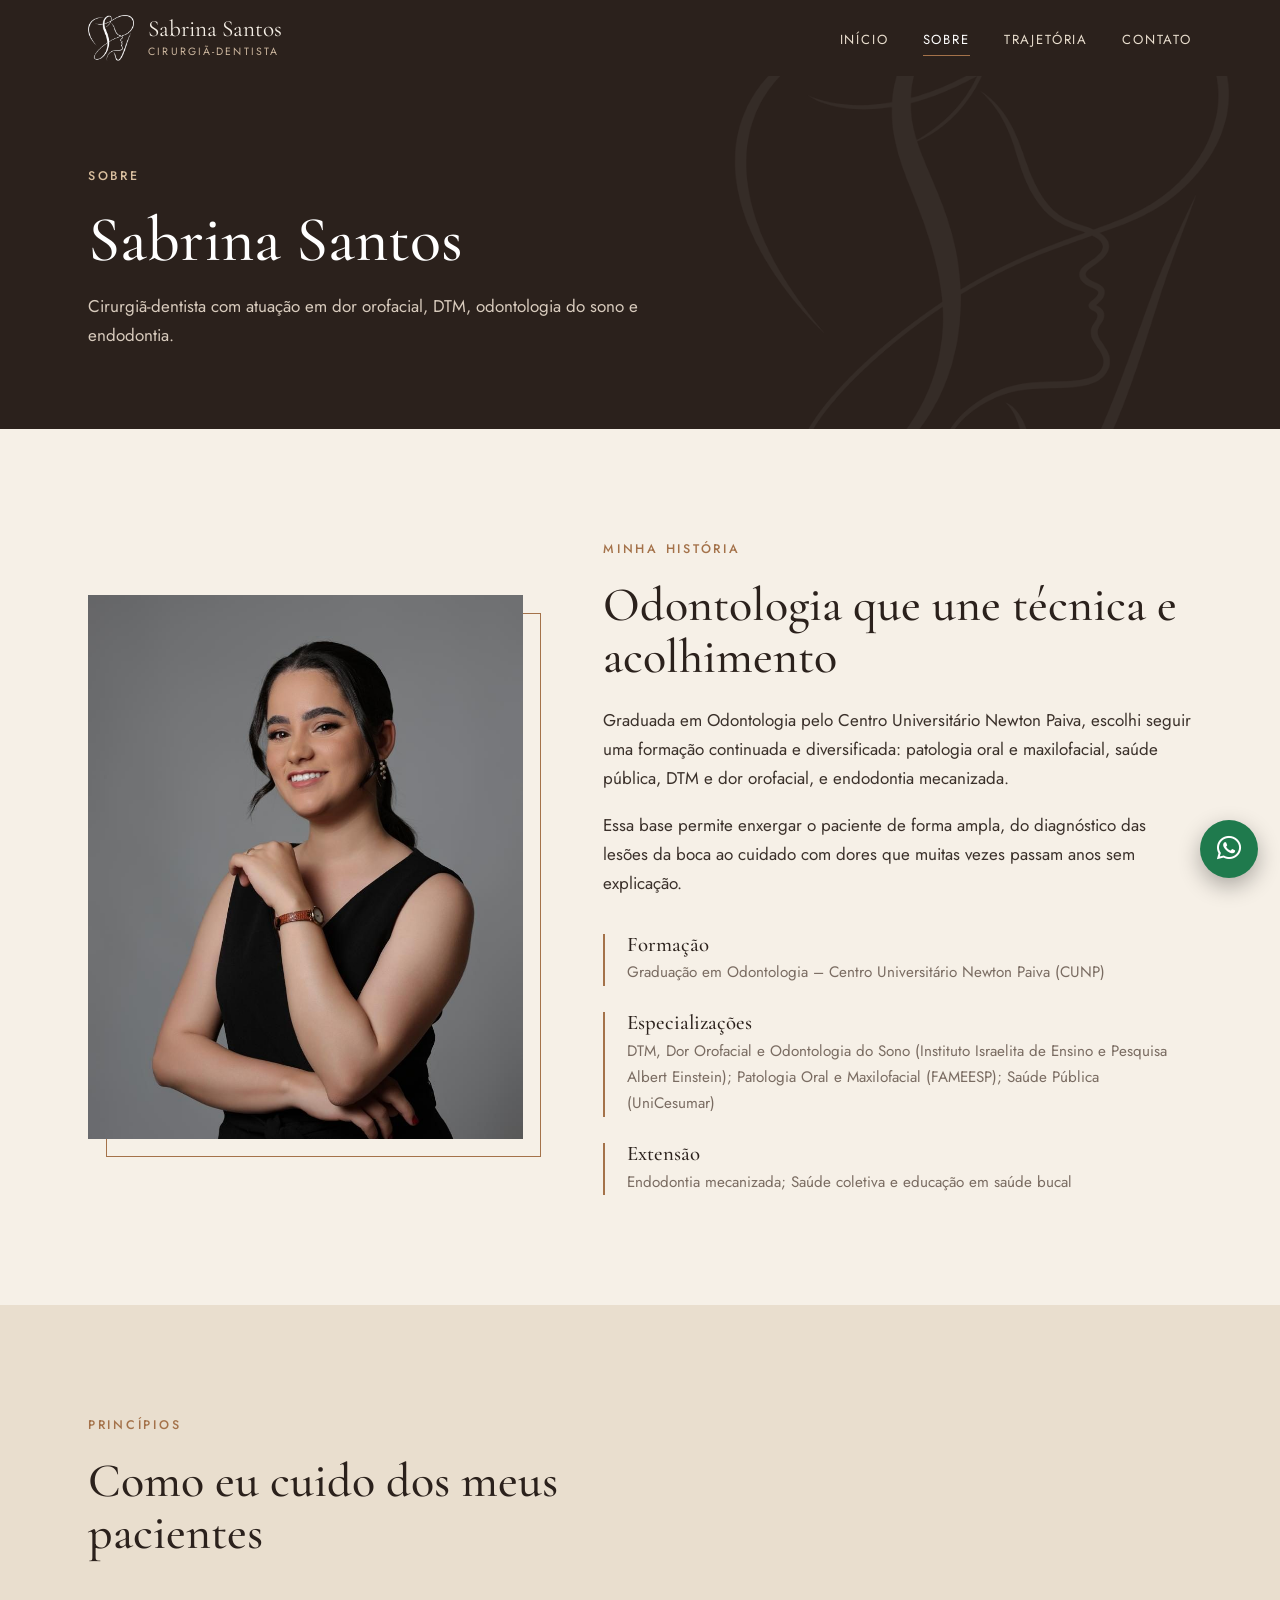
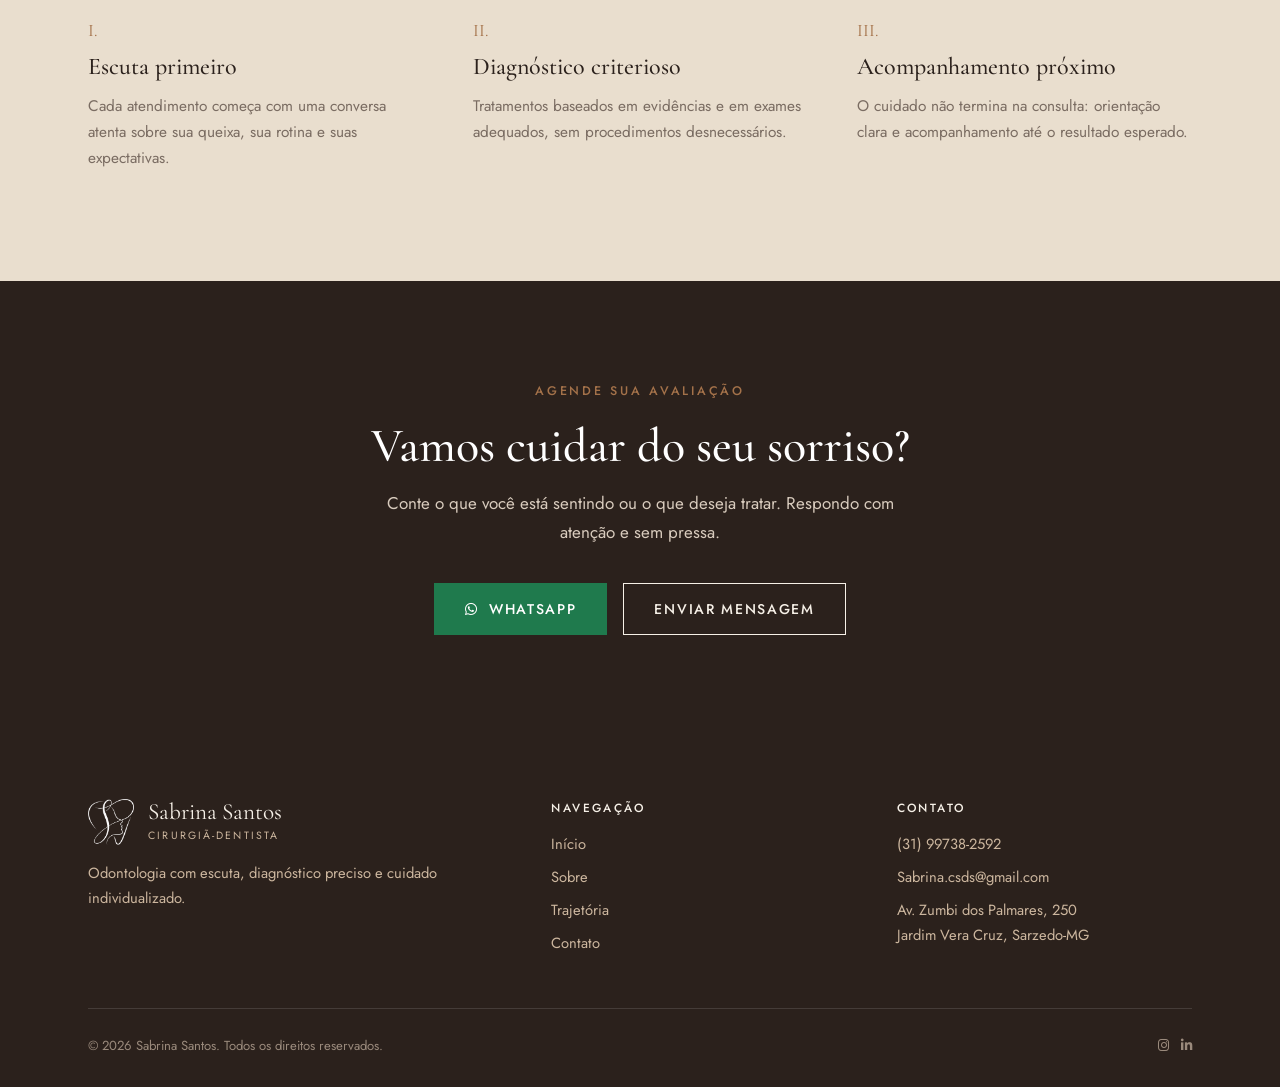
==== sobre.html @ 99e904c8 "feat: adiciona estrutura inicial do site" ====
<!DOCTYPE html>
<html lang="pt-BR">
<head>
<meta charset="UTF-8">
<meta name="viewport" content="width=device-width, initial-scale=1">
<title>Sobre | Sabrina Santos Cirurgiã-Dentista</title>
<meta name="description" content="Sabrina Santos, cirurgiã-dentista em Sarzedo-MG. DTM, dor orofacial, odontologia do sono e endodontia.">
<meta name="theme-color" content="#2b211c">
<meta property="og:title" content="Sobre | Sabrina Santos Cirurgiã-Dentista"><meta property="og:description" content="Sabrina Santos, cirurgiã-dentista em Sarzedo-MG. DTM, dor orofacial, odontologia do sono e endodontia."><meta property="og:type" content="website"><meta property="og:image" content="images/sabrina-2.jpg">
<link rel="icon" type="image/png" href="images/favicon.png">
<link rel="preconnect" href="https://fonts.googleapis.com"><link rel="preconnect" href="https://fonts.gstatic.com" crossorigin>
<link href="https://fonts.googleapis.com/css2?family=Cormorant+Garamond:ital,wght@0,500;0,600;1,500&family=Jost:wght@400;500&display=swap" rel="stylesheet">
<link rel="stylesheet" href="https://cdnjs.cloudflare.com/ajax/libs/font-awesome/6.5.1/css/all.min.css">
<link rel="stylesheet" href="css/style.css">
</head>
<body>
<header><div class="wrap">
<a class="brand" href="index.html" aria-label="Sabrina Santos - início"><img src="images/logo.png" alt=""><span>Sabrina Santos<small>Cirurgiã-Dentista</small></span></a>
<nav aria-label="Principal"><ul><li><a href="index.html">Início</a></li><li><a href="sobre.html" class=active aria-current=page>Sobre</a></li><li><a href="trajetoria.html">Trajetória</a></li><li><a href="contato.html">Contato</a></li></ul></nav>
<button class="burger" aria-label="Abrir menu" aria-expanded="false"><i></i><i></i><i></i></button>
</div></header>
<main>
<section class="page-head"><div class="wrap"><span class="eyebrow" style="color:#d9bf9f">Sobre</span><h1>Sabrina Santos</h1><p>Cirurgiã-dentista com atuação em dor orofacial, DTM, odontologia do sono e endodontia.</p></div></section>
<section class="s"><div class="wrap split">
<div class="photo reveal"><img src="images/sabrina-1.jpg" alt="Retrato da Dra. Sabrina Santos"></div>
<div class="reveal"><span class="eyebrow">Minha história</span><h2>Odontologia que une técnica e acolhimento</h2>
<p style="margin-top:22px">Graduada em Odontologia pelo Centro Universitário Newton Paiva, escolhi seguir uma formação continuada e diversificada: patologia oral e maxilofacial, saúde pública, DTM e dor orofacial, e endodontia mecanizada.</p>
<p>Essa base permite enxergar o paciente de forma ampla, do diagnóstico das lesões da boca ao cuidado com dores que muitas vezes passam anos sem explicação.</p>
<div class="facts">
<div><h3>Formação</h3><p>Graduação em Odontologia – Centro Universitário Newton Paiva (CUNP)</p></div>
<div><h3>Especializações</h3><p>DTM, Dor Orofacial e Odontologia do Sono (Instituto Israelita de Ensino e Pesquisa Albert Einstein); Patologia Oral e Maxilofacial (FAMEESP); Saúde Pública (UniCesumar)</p></div>
<div><h3>Extensão</h3><p>Endodontia mecanizada; Saúde coletiva e educação em saúde bucal</p></div>
</div></div></div></section>
<section class="s sand"><div class="wrap">
<div class="sec-head reveal"><span class="eyebrow">Princípios</span><h2>Como eu cuido dos meus pacientes</h2></div>
<div class="values reveal">
<div><span>I.</span><h3>Escuta primeiro</h3><p>Cada atendimento começa com uma conversa atenta sobre sua queixa, sua rotina e suas expectativas.</p></div>
<div><span>II.</span><h3>Diagnóstico criterioso</h3><p>Tratamentos baseados em evidências e em exames adequados, sem procedimentos desnecessários.</p></div>
<div><span>III.</span><h3>Acompanhamento próximo</h3><p>O cuidado não termina na consulta: orientação clara e acompanhamento até o resultado esperado.</p></div>
</div></div></section>
<section class="cta"><div class="wrap reveal">
<span class="eyebrow">Agende sua avaliação</span><h2>Vamos cuidar do seu sorriso?</h2>
<p>Conte o que você está sentindo ou o que deseja tratar. Respondo com atenção e sem pressa.</p>
<div class="actions"><a class="btn wa" href="https://api.whatsapp.com/send/?phone=5531997382592&text&type=phone_number&app_absent=0" target="_blank" rel="noopener"><i class="fa-brands fa-whatsapp"></i> WhatsApp</a><a class="btn ghost" href="contato.html">Enviar mensagem</a></div>
</div></section>
</main>
<footer><div class="wrap">
<div class="f-grid">
<div><a class="brand" href="index.html"><img src="images/logo.png" alt=""><span>Sabrina Santos<small>Cirurgiã-Dentista</small></span></a><p>Odontologia com escuta, diagnóstico preciso e cuidado individualizado.</p></div>
<div><h4>Navegação</h4><ul><li><a href="index.html">Início</a></li><li><a href="sobre.html">Sobre</a></li><li><a href="trajetoria.html">Trajetória</a></li><li><a href="contato.html">Contato</a></li></ul></div>
<div><h4>Contato</h4><ul><li><a href="https://api.whatsapp.com/send/?phone=5531997382592&text&type=phone_number&app_absent=0" target="_blank" rel="noopener">(31) 99738-2592</a></li><li><a href="mailto:Sabrina.csds@gmail.com">Sabrina.csds@gmail.com</a></li><li><a href="https://www.google.com/maps?q=Av.+Zumbi+Dos+Palmares,+250+-+Jardim+Vera+Cruz,+Sarzedo-MG" target="_blank" rel="noopener">Av. Zumbi dos Palmares, 250<br>Jardim Vera Cruz, Sarzedo-MG</a></li></ul></div>
</div>
<div class="copy"><span>&copy; <span id="year">2025</span> Sabrina Santos. Todos os direitos reservados.</span><span class="social-mini"><a href="https://www.instagram.com/p/DM_vN98JRCU/" target="_blank" rel="noopener" aria-label="Instagram"><i class="fa-brands fa-instagram"></i></a> &nbsp; <a href="https://www.linkedin.com/in/sabrina-santos-6527ab21a/" target="_blank" rel="noopener" aria-label="LinkedIn"><i class="fa-brands fa-linkedin-in"></i></a></span></div>
</div></footer>
<a class="wa-float" href="https://api.whatsapp.com/send/?phone=5531997382592&text&type=phone_number&app_absent=0" target="_blank" rel="noopener" aria-label="Falar pelo WhatsApp"><i class="fa-brands fa-whatsapp"></i></a>
<script src="js/main.js"></script>
</body>
</html>
---- css/style.css ----
:root{--ink:#2b211c;--ink2:#3a2d26;--cream:#f6f0e7;--sand:#e9dece;--bronze:#a4724a;--bronze-d:#855a38;--txt:#3b312b;--mute:#7a6c62;--line:rgba(43,33,28,.14);--serif:'Cormorant Garamond',Georgia,serif;--sans:'Jost',system-ui,sans-serif;--w:1160px}
*{box-sizing:border-box;margin:0;padding:0}
html{scroll-behavior:smooth}
body{font-family:var(--sans);color:var(--txt);background:var(--cream);line-height:1.7;font-size:17px;-webkit-font-smoothing:antialiased;padding-top:76px}
img{max-width:100%;display:block}
a{color:inherit;text-decoration:none}
ul{list-style:none}
.wrap{max-width:var(--w);margin:0 auto;padding:0 28px}
h1,h2,h3{font-family:var(--serif);font-weight:500;line-height:1.1;color:var(--ink)}
h1{font-size:clamp(2.8rem,6vw,4.8rem)}
h2{font-size:clamp(2rem,4vw,3rem)}
h3{font-size:1.5rem}
.eyebrow{font-size:.78rem;letter-spacing:.22em;text-transform:uppercase;color:var(--bronze);font-weight:500;display:block;margin-bottom:18px}
.btn{display:inline-flex;align-items:center;gap:10px;padding:15px 30px;border:1px solid var(--bronze);background:var(--bronze);color:#fff;font:500 .88rem var(--sans);letter-spacing:.12em;text-transform:uppercase;cursor:pointer;transition:.25s}
.btn:hover{background:var(--bronze-d);border-color:var(--bronze-d)}
.btn.ghost{background:transparent;color:inherit;border-color:currentColor}
.btn.ghost:hover{background:var(--cream);color:var(--ink);border-color:var(--cream)}
.btn.wa{background:#1f7a4d;border-color:#1f7a4d}.btn.wa:hover{background:#17623e;border-color:#17623e}
/* header */
header{position:fixed;inset:0 0 auto;height:76px;background:var(--ink);z-index:50;transition:box-shadow .3s}
header.scrolled{box-shadow:0 6px 24px rgba(0,0,0,.25)}
header .wrap{height:100%;display:flex;align-items:center;justify-content:space-between}
.brand{display:flex;align-items:center;gap:14px;color:#f6f0e7}
.brand img{height:46px;width:auto}
.brand span{font-family:var(--serif);font-size:1.45rem;line-height:1.05}
.brand small{display:block;font:400 .66rem var(--sans);letter-spacing:.2em;text-transform:uppercase;color:#cdb79f;margin-top:3px}
nav ul{display:flex;gap:34px}
nav a{color:#e9dece;font-size:.82rem;letter-spacing:.14em;text-transform:uppercase;padding:6px 0;border-bottom:1px solid transparent;transition:.2s}
nav a:hover,nav a.active{color:#fff;border-color:var(--bronze)}
.burger{display:none;background:none;border:0;width:44px;height:44px;cursor:pointer}
.burger i{display:block;width:26px;height:2px;background:#f6f0e7;margin:6px auto;transition:.3s}
.burger.open i:nth-child(1){transform:translateY(8px) rotate(45deg)}
.burger.open i:nth-child(2){opacity:0}
.burger.open i:nth-child(3){transform:translateY(-8px) rotate(-45deg)}
/* hero */
.hero{background:var(--ink);color:#f6f0e7;position:relative;overflow:hidden}
.hero::before{content:"";position:absolute;right:-6%;top:-8%;width:62%;aspect-ratio:1;background:url(../images/logo.png) center/contain no-repeat;opacity:.06;pointer-events:none}
.hero .wrap{display:grid;grid-template-columns:1.1fr .9fr;gap:60px;align-items:center;min-height:calc(100vh - 76px);padding-top:60px;padding-bottom:60px;position:relative}
.hero h1{color:#fff;margin-bottom:10px}
.hero .role{font-family:var(--serif);font-style:italic;font-size:1.7rem;color:#d9bf9f;margin-bottom:26px}
.hero p.lead{max-width:520px;color:#d8cbbd;margin-bottom:38px}
.hero .actions{display:flex;gap:16px;flex-wrap:wrap}
.hero .btn.ghost{color:#f6f0e7}
.arch{border-radius:999px 999px 0 0;overflow:hidden;aspect-ratio:3/4;max-width:430px;margin-left:auto;box-shadow:0 30px 60px rgba(0,0,0,.35);outline:1px solid rgba(217,191,159,.4);outline-offset:14px}
.arch img{width:100%;height:100%;object-fit:cover;object-position:center 20%}
/* sections */
section.s{padding:110px 0}
.s.sand{background:var(--sand)}
.sec-head{max-width:640px;margin-bottom:56px}
.sec-head p{color:var(--mute);margin-top:18px}
.areas li{display:grid;grid-template-columns:80px 1fr 1.3fr;gap:30px;padding:34px 0;border-top:1px solid var(--line);align-items:baseline}
.areas li:last-child{border-bottom:1px solid var(--line)}
.areas .n{font-family:var(--serif);font-size:1.6rem;color:var(--bronze)}
.areas p{color:var(--mute)}
.split{display:grid;grid-template-columns:.85fr 1.15fr;gap:80px;align-items:center}
.split.rev{grid-template-columns:1.15fr .85fr}
.photo{position:relative}
.photo img{width:100%;aspect-ratio:4/5;object-fit:cover;object-position:center 15%}
.photo::after{content:"";position:absolute;inset:18px -18px -18px 18px;border:1px solid var(--bronze);z-index:-1}
.split p+p{margin-top:18px}
.split .btn{margin-top:34px}
.quote{font-family:var(--serif);font-style:italic;font-size:clamp(1.6rem,3vw,2.3rem);line-height:1.35;color:var(--ink);max-width:820px;margin:0 auto;text-align:center}
.cta{background:var(--ink);color:#f6f0e7;text-align:center;padding:100px 0}
.cta h2{color:#fff;margin-bottom:16px}
.cta p{color:#d8cbbd;max-width:560px;margin:0 auto 36px}
.cta .actions{display:flex;gap:16px;justify-content:center;flex-wrap:wrap}
.cta .btn.ghost{color:#f6f0e7}
/* page head */
.page-head{background:var(--ink);color:#f6f0e7;padding:90px 0 80px;position:relative;overflow:hidden}
.page-head::after{content:"";position:absolute;right:4%;top:50%;height:140%;aspect-ratio:1;transform:translateY(-50%);background:url(../images/logo.png) center/contain no-repeat;opacity:.05}
.page-head h1{color:#fff;font-size:clamp(2.6rem,5vw,4rem)}
.page-head p{color:#d8cbbd;max-width:560px;margin-top:16px}
/* about */
.facts{display:grid;gap:26px;margin-top:36px}
.facts div{padding-left:22px;border-left:2px solid var(--bronze)}
.facts h3{font-size:1.3rem;margin-bottom:4px}
.facts p{font-size:.95rem;color:var(--mute);margin:0!important}
.values{display:grid;grid-template-columns:repeat(3,1fr);gap:50px}
.values h3{margin-bottom:12px}
.values p{color:var(--mute);font-size:.96rem}
.values span{font-family:var(--serif);color:var(--bronze);font-size:1.1rem;display:block;margin-bottom:8px}
/* timeline */
.tl{position:relative;max-width:820px;margin:0 auto}
.tl::before{content:"";position:absolute;left:150px;top:6px;bottom:6px;width:1px;background:var(--bronze);opacity:.5}
.tl-item{display:grid;grid-template-columns:150px 1fr;gap:0;padding-bottom:56px;position:relative}
.tl-item:last-child{padding-bottom:0}
.tl-date{font-family:var(--serif);font-size:1.45rem;color:var(--bronze);padding-right:36px;text-align:right}
.tl-body{padding-left:40px;position:relative}
.tl-body::before{content:"";position:absolute;left:-5px;top:12px;width:11px;height:11px;border-radius:50%;background:var(--cream);border:2px solid var(--bronze)}
.tl-body h3{margin-bottom:4px}
.tl-body .inst{font-size:.82rem;letter-spacing:.14em;text-transform:uppercase;color:var(--bronze-d);margin-bottom:10px}
.tl-body p{color:var(--mute);font-size:.98rem}
.tl-body .sub{margin-top:26px}
/* contact */
.contact-grid{display:grid;grid-template-columns:.8fr 1.2fr;gap:70px;align-items:start}
.info li{padding:22px 0;border-top:1px solid var(--line)}
.info li:last-child{border-bottom:1px solid var(--line)}
.info small{display:block;font-size:.72rem;letter-spacing:.2em;text-transform:uppercase;color:var(--bronze);margin-bottom:4px}
.info a:hover{color:var(--bronze-d)}
.social{display:flex;gap:12px;margin-top:28px}
.social a{width:46px;height:46px;border:1px solid var(--line);display:grid;place-items:center;transition:.2s;font-size:1.1rem}
.social a:hover{background:var(--ink);color:#fff;border-color:var(--ink)}
.choice{display:grid;grid-template-columns:1fr 1fr;border:1px solid var(--ink);margin-bottom:34px}
.choice button{padding:18px 14px;background:transparent;border:0;font:500 .82rem var(--sans);letter-spacing:.14em;text-transform:uppercase;color:var(--ink);cursor:pointer;transition:.2s;display:flex;gap:10px;align-items:center;justify-content:center}
.choice button[aria-selected=true]{background:var(--ink);color:#fff}
.panel[hidden]{display:none}
.panel h2{margin-bottom:10px}
.panel>p{color:var(--mute);margin-bottom:28px}
.row{display:grid;grid-template-columns:1fr 1fr;gap:20px}
.field{margin-bottom:20px}
label{display:block;font-size:.74rem;letter-spacing:.16em;text-transform:uppercase;color:var(--ink);margin-bottom:6px;font-weight:500}
input,select,textarea{width:100%;padding:13px 0;border:0;border-bottom:1px solid rgba(43,33,28,.35);background:transparent;font:inherit;color:var(--txt);border-radius:0;transition:.2s}
textarea{resize:vertical;min-height:130px}
input:focus,select:focus,textarea:focus{outline:0;border-color:var(--bronze);box-shadow:0 1px 0 var(--bronze)}
.hp{position:absolute;left:-9999px}
.status{margin-top:18px;padding:14px 18px;font-size:.95rem;display:none}
.status.ok{display:block;background:#e3efe6;color:#1d5a37}
.status.err{display:block;background:#f5e1dc;color:#8a2f1d}
.status a{text-decoration:underline}
.btn[disabled]{opacity:.6;cursor:wait}
.map{margin-top:80px;border:1px solid var(--line)}
.map iframe{width:100%;height:380px;border:0;display:block;filter:sepia(.2) saturate(.9)}
/* footer */
footer{background:var(--ink);color:#cdb79f;padding:64px 0 30px;font-size:.92rem}
.f-grid{display:grid;grid-template-columns:1.4fr 1fr 1fr;gap:50px;padding-bottom:44px;border-bottom:1px solid rgba(255,255,255,.12)}
footer h4{font:500 .74rem var(--sans);letter-spacing:.2em;text-transform:uppercase;color:#f6f0e7;margin-bottom:16px}
footer li{margin-bottom:8px}
footer a:hover{color:#fff}
footer .brand{margin-bottom:16px}
.copy{padding-top:26px;display:flex;justify-content:space-between;gap:20px;flex-wrap:wrap;font-size:.82rem;color:#9a8a7c}
.wa-float{position:fixed;right:22px;bottom:22px;width:58px;height:58px;border-radius:50%;background:#1f7a4d;color:#fff;display:grid;place-items:center;font-size:1.7rem;z-index:40;box-shadow:0 8px 22px rgba(0,0,0,.3);transition:.2s}
.wa-float:hover{transform:scale(1.07)}
.reveal{opacity:0;transform:translateY(24px);transition:opacity .8s,transform .8s}
.reveal.in{opacity:1;transform:none}
@media(prefers-reduced-motion:reduce){.reveal{opacity:1;transform:none;transition:none}html{scroll-behavior:auto}}
/* mobile */
@media(max-width:900px){
body{font-size:16px}
.burger{display:block}
nav ul{position:fixed;top:76px;left:0;right:0;background:var(--ink);flex-direction:column;gap:0;padding:10px 28px 30px;transform:translateY(-130%);transition:transform .35s;border-top:1px solid rgba(255,255,255,.1)}
nav ul.open{transform:none}
nav li{border-bottom:1px solid rgba(255,255,255,.08)}
nav a{display:block;padding:18px 0;border:0}
.hero .wrap{grid-template-columns:1fr;min-height:0;gap:56px;padding-top:50px}
.arch{margin:0 auto;max-width:320px}
.hero p.lead{margin-bottom:30px}
section.s{padding:72px 0}
.areas li{grid-template-columns:44px 1fr;gap:6px 16px}
.areas p{grid-column:2}
.split,.split.rev{grid-template-columns:1fr;gap:56px}
.split .photo{max-width:380px;margin:0 auto 0 0;width:calc(100% - 18px)}
.values{grid-template-columns:1fr;gap:34px}
.contact-grid{grid-template-columns:1fr;gap:50px}
.f-grid{grid-template-columns:1fr;gap:34px}
.tl::before{left:6px}
.tl-item{grid-template-columns:1fr}
.tl-date{text-align:left;padding:0 0 6px 32px;font-size:1.25rem}
.tl-body{padding-left:32px}
.tl-body::before{left:1px;top:-24px}
.tl-item{position:relative}
.page-head{padding:64px 0 56px}
}
@media(max-width:560px){.wrap{padding:0 20px}.row{grid-template-columns:1fr;gap:0}.brand span{font-size:1.2rem}.brand img{height:40px}.btn{width:100%;justify-content:center}.choice button{font-size:.72rem;padding:16px 6px}.cta{padding:72px 0}}
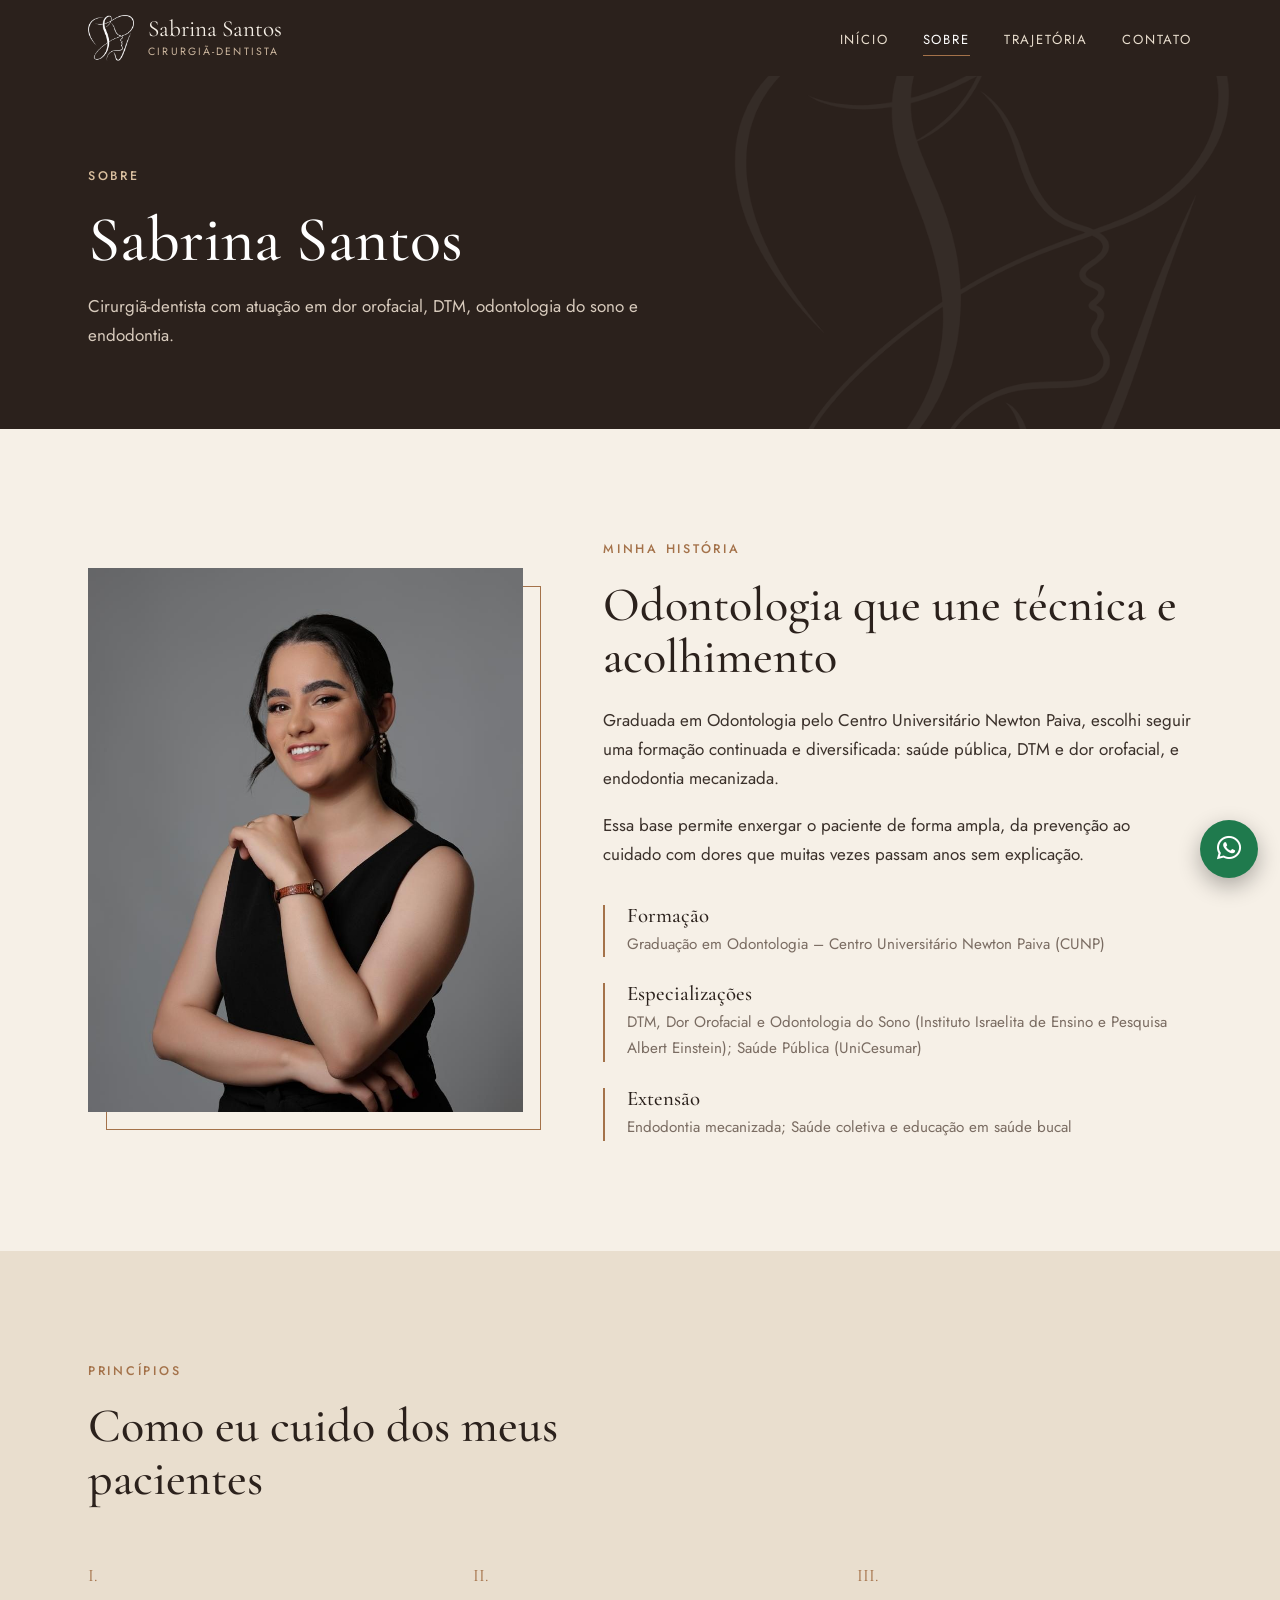
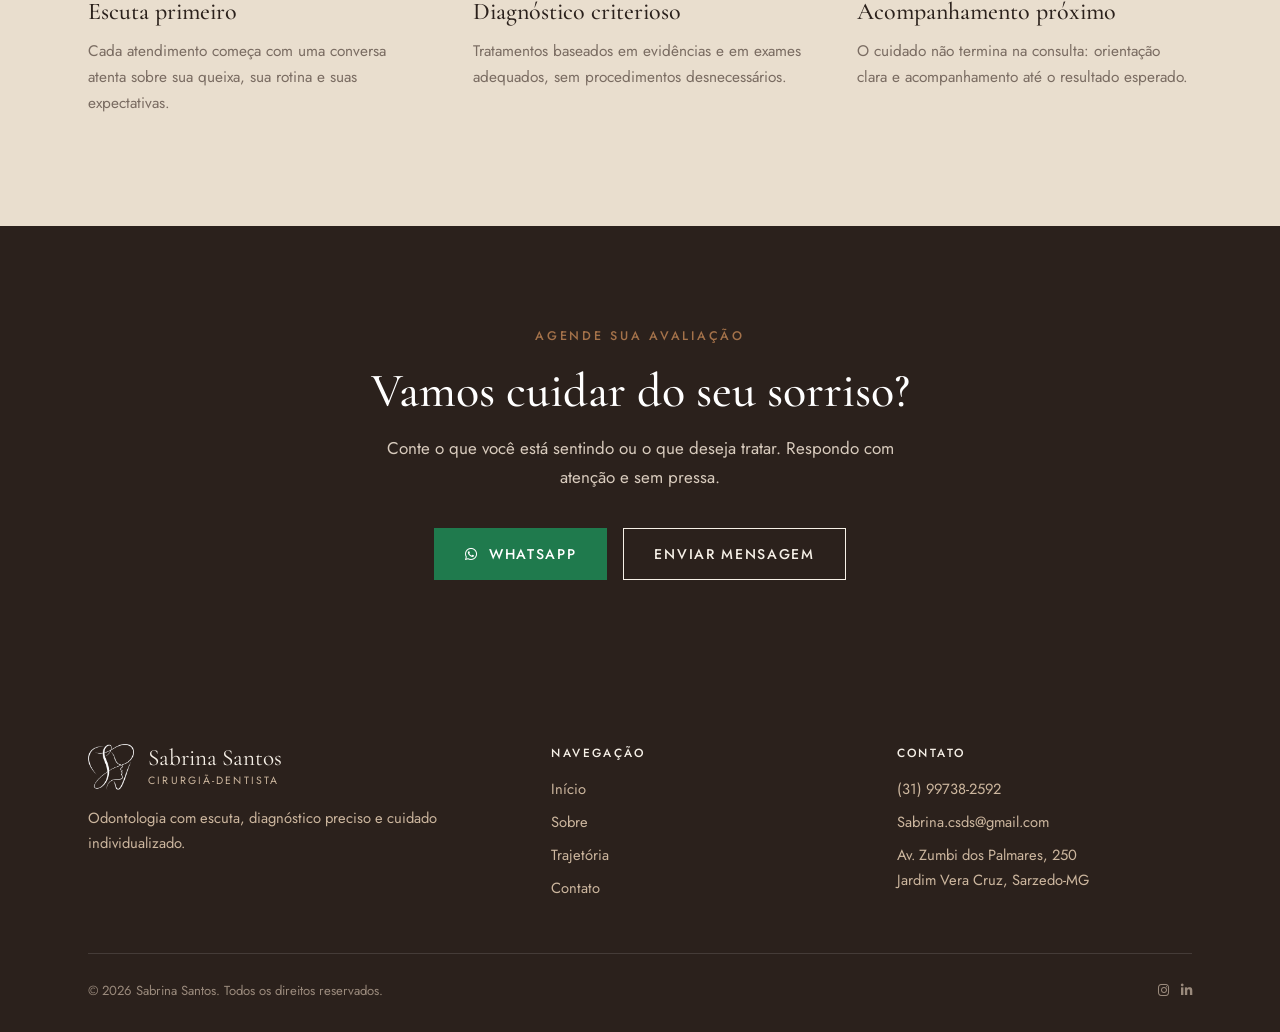
==== commit 5bf22221: "feat: atualiza informações e adiciona API de envio de e-mail" ====
--- a/sobre.html
+++ b/sobre.html
@@ -24,11 +24,11 @@
 <section class="s"><div class="wrap split">
 <div class="photo reveal"><img src="images/sabrina-1.jpg" alt="Retrato da Dra. Sabrina Santos"></div>
 <div class="reveal"><span class="eyebrow">Minha história</span><h2>Odontologia que une técnica e acolhimento</h2>
-<p style="margin-top:22px">Graduada em Odontologia pelo Centro Universitário Newton Paiva, escolhi seguir uma formação continuada e diversificada: patologia oral e maxilofacial, saúde pública, DTM e dor orofacial, e endodontia mecanizada.</p>
-<p>Essa base permite enxergar o paciente de forma ampla, do diagnóstico das lesões da boca ao cuidado com dores que muitas vezes passam anos sem explicação.</p>
+<p style="margin-top:22px">Graduada em Odontologia pelo Centro Universitário Newton Paiva, escolhi seguir uma formação continuada e diversificada: saúde pública, DTM e dor orofacial, e endodontia mecanizada.</p>
+<p>Essa base permite enxergar o paciente de forma ampla, da prevenção ao cuidado com dores que muitas vezes passam anos sem explicação.</p>
 <div class="facts">
 <div><h3>Formação</h3><p>Graduação em Odontologia – Centro Universitário Newton Paiva (CUNP)</p></div>
-<div><h3>Especializações</h3><p>DTM, Dor Orofacial e Odontologia do Sono (Instituto Israelita de Ensino e Pesquisa Albert Einstein); Patologia Oral e Maxilofacial (FAMEESP); Saúde Pública (UniCesumar)</p></div>
+<div><h3>Especializações</h3><p>DTM, Dor Orofacial e Odontologia do Sono (Instituto Israelita de Ensino e Pesquisa Albert Einstein); Saúde Pública (UniCesumar)</p></div>
 <div><h3>Extensão</h3><p>Endodontia mecanizada; Saúde coletiva e educação em saúde bucal</p></div>
 </div></div></div></section>
 <section class="s sand"><div class="wrap">
